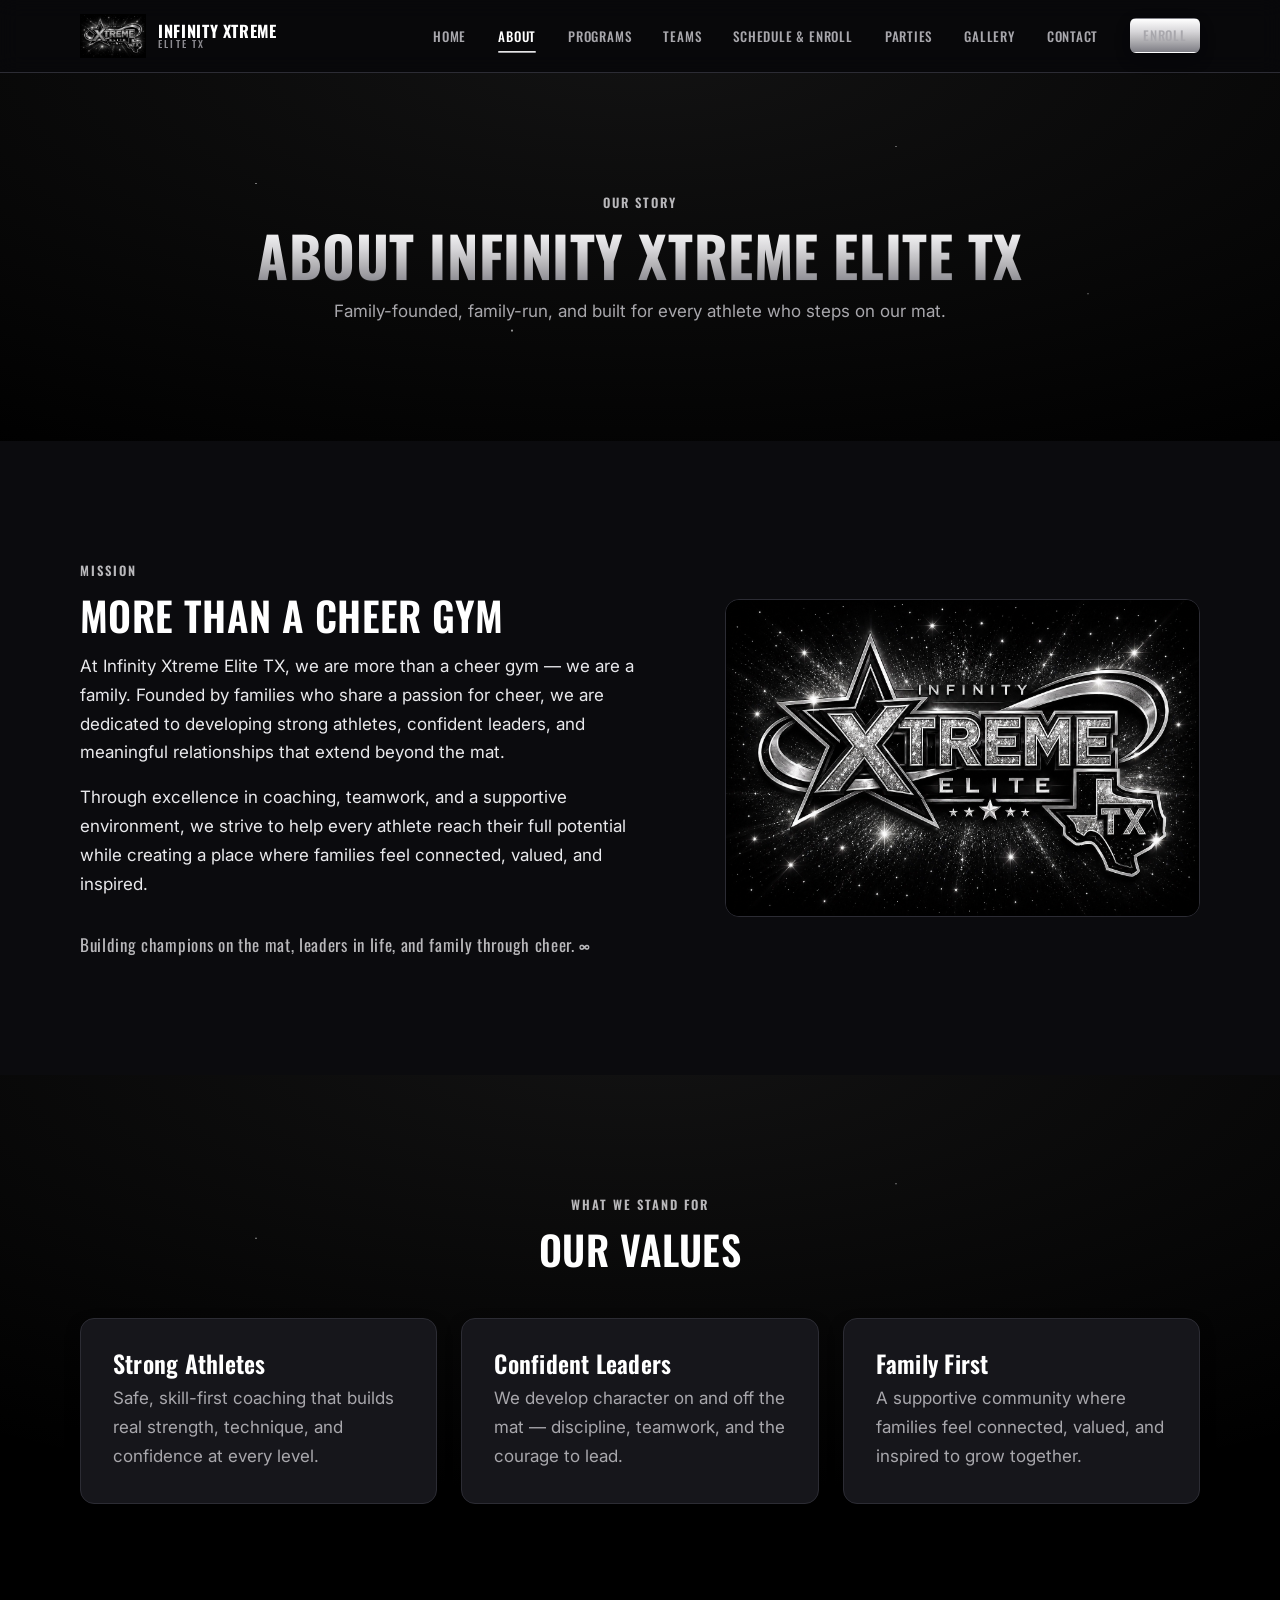
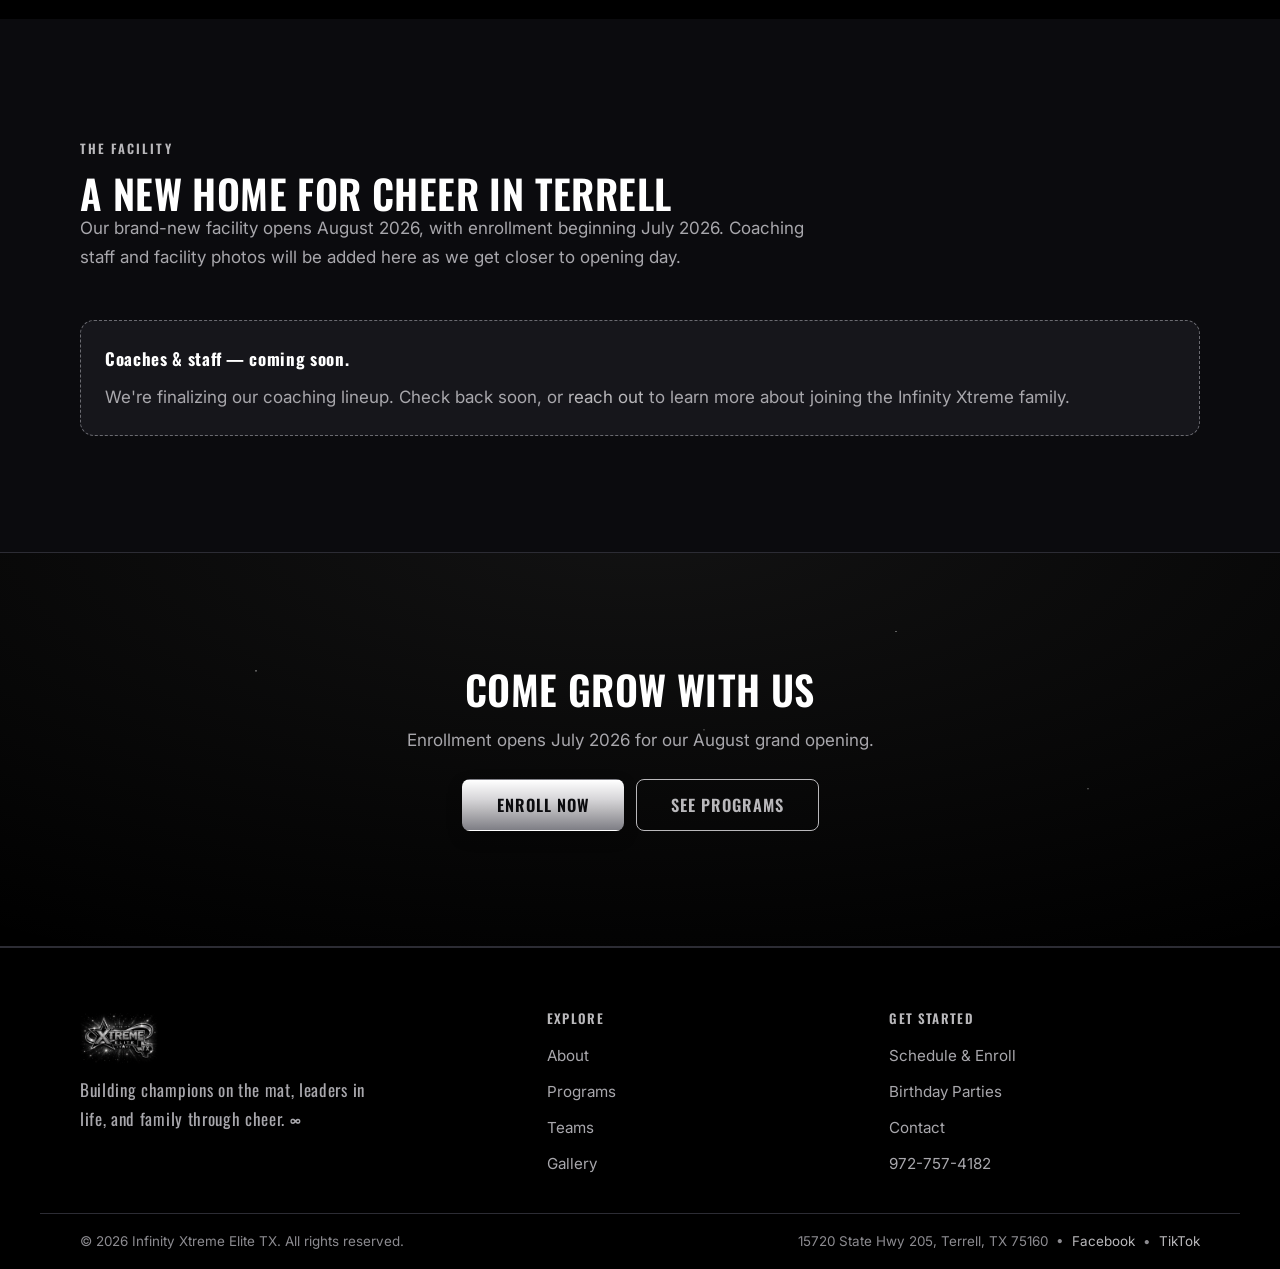
==== about.html @ 6b348271 "Infinity Xtreme Elite TX — live site for GitHub Pages" ====
<!DOCTYPE html>
<html lang="en">
<head>
  <meta charset="UTF-8" />
  <meta name="viewport" content="width=device-width, initial-scale=1" />
  <title>About | Infinity Xtreme Elite TX</title>
  <meta name="description" content="Family-founded and family-run, Infinity Xtreme Elite TX develops strong athletes and confident leaders in Terrell, TX." />
  <link rel="preconnect" href="https://fonts.googleapis.com" />
  <link rel="preconnect" href="https://fonts.gstatic.com" crossorigin />
  <link href="https://fonts.googleapis.com/css2?family=Oswald:wght@400;500;600;700&family=Inter:wght@400;500;600&display=swap" rel="stylesheet" />
  <link rel="stylesheet" href="assets/css/styles.css?v=20260717" />
  <link rel="icon" href="assets/logos/gym-main-logo.png" />
</head>
<body data-page="about">
  <header class="site-header">
    <div class="container nav">
      <a class="brand" href="index.html" aria-label="Infinity Xtreme Elite TX home">
        <img src="assets/logos/gym-main-logo.png" alt="Infinity Xtreme Elite TX logo" />
        <span class="brand-name">Infinity Xtreme<span>Elite TX</span></span>
      </a>
      <button class="nav-toggle" aria-label="Menu" aria-controls="nav-links" aria-expanded="false"><span></span><span></span><span></span></button>
      <nav class="nav-links" id="nav-links" aria-label="Primary">
        <a href="index.html" data-nav="home">Home</a>
        <a href="about.html" data-nav="about">About</a>
        <a href="programs.html" data-nav="programs">Programs</a>
        <a href="teams.html" data-nav="teams">Teams</a>
        <a href="schedule.html" data-nav="schedule">Schedule &amp; Enroll</a>
        <a href="parties.html" data-nav="parties">Parties</a>
        <a href="gallery.html" data-nav="gallery">Gallery</a>
        <a href="contact.html" data-nav="contact">Contact</a>
        <span class="nav-cta"><a class="btn btn--primary" href="schedule.html">Enroll</a></span>
      </nav>
    </div>
  </header>

  <main>
    <section class="page-banner starfield">
      <div class="container">
        <span class="eyebrow">Our Story</span>
        <h1 class="chrome-text">About Infinity Xtreme Elite TX</h1>
        <p>Family-founded, family-run, and built for every athlete who steps on our mat.</p>
      </div>
    </section>

    <section class="section">
      <div class="container split">
        <div>
          <span class="eyebrow">Mission</span>
          <h2>More than a cheer gym</h2>
          <p class="mt-4">At Infinity Xtreme Elite TX, we are more than a cheer gym — we are a family. Founded by families who share a passion for cheer, we are dedicated to developing strong athletes, confident leaders, and meaningful relationships that extend beyond the mat.</p>
          <p class="mt-4">Through excellence in coaching, teamwork, and a supportive environment, we strive to help every athlete reach their full potential while creating a place where families feel connected, valued, and inspired.</p>
          <p class="tagline mt-6">Building champions on the mat, leaders in life, and family through cheer. &#8734;</p>
        </div>
        <div class="split-media">
          <img src="assets/logos/gym-main-logo.png" alt="Infinity Xtreme Elite TX crest" />
        </div>
      </div>
    </section>

    <section class="section starfield">
      <div class="container">
        <div class="section-head center">
          <span class="eyebrow">What We Stand For</span>
          <h2>Our values</h2>
        </div>
        <div class="grid grid-3">
          <article class="card"><h3>Strong Athletes</h3><p>Safe, skill-first coaching that builds real strength, technique, and confidence at every level.</p></article>
          <article class="card"><h3>Confident Leaders</h3><p>We develop character on and off the mat — discipline, teamwork, and the courage to lead.</p></article>
          <article class="card"><h3>Family First</h3><p>A supportive community where families feel connected, valued, and inspired to grow together.</p></article>
        </div>
      </div>
    </section>

    <section class="section">
      <div class="container">
        <div class="section-head">
          <span class="eyebrow">The Facility</span>
          <h2>A new home for cheer in Terrell</h2>
          <p class="muted">Our brand-new facility opens August 2026, with enrollment beginning July 2026. Coaching staff and facility photos will be added here as we get closer to opening day.</p>
        </div>
        <div class="notice">
          <strong>Coaches &amp; staff — coming soon.</strong>
          <p class="muted mt-2">We're finalizing our coaching lineup. Check back soon, or <a href="contact.html">reach out</a> to learn more about joining the Infinity Xtreme family.</p>
        </div>
      </div>
    </section>

    <section class="section cta-band starfield">
      <div class="container">
        <h2>Come grow with us</h2>
        <p class="muted mt-4">Enrollment opens July 2026 for our August grand opening.</p>
        <div class="btn-row"><a class="btn btn--primary btn--lg" href="schedule.html">Enroll Now</a><a class="btn btn--secondary btn--lg" href="programs.html">See Programs</a></div>
      </div>
    </section>
  </main>

  <footer class="site-footer">
    <div class="container footer-grid">
      <div class="footer-brand">
        <img src="assets/logos/gym-main-logo.png" alt="Infinity Xtreme Elite TX logo" />
        <p class="tagline">Building champions on the mat, leaders in life, and family through cheer. &#8734;</p>
      </div>
      <div class="footer-col"><h4>Explore</h4><a href="about.html">About</a><a href="programs.html">Programs</a><a href="teams.html">Teams</a><a href="gallery.html">Gallery</a></div>
      <div class="footer-col"><h4>Get Started</h4><a href="schedule.html">Schedule &amp; Enroll</a><a href="parties.html">Birthday Parties</a><a href="contact.html">Contact</a><a href="tel:+19727574182">972-757-4182</a></div>
    </div>
    <div class="container footer-bottom">
      <p>&copy; <span id="year">2026</span> Infinity Xtreme Elite TX. All rights reserved.</p>
      <p>15720 State Hwy 205, Terrell, TX 75160 &nbsp;•&nbsp; <a href="https://www.facebook.com/p/Infinity-Xtreme-Elite-TX-61590727559258" target="_blank" rel="noopener">Facebook</a> &nbsp;&#8226;&nbsp; <a href="https://www.tiktok.com/@ixtx26" target="_blank" rel="noopener">TikTok</a></p>
    </div>
  </footer>

  <script src="assets/js/main.js?v=20260717"></script>
</body>
</html>
---- assets/css/styles.css ----
/* =====================================================================
   Infinity Xtreme Elite TX — global stylesheet
   All design tokens come from BRAND-KIT.md (derived from assets/logos/).
   Edit tokens here; do not hard-code colors in page HTML.
   ===================================================================== */

/* ---------- Design tokens ---------- */
:root {
  /* Core neutrals (gym mark: black + chrome silver) */
  --black: #000000;
  --ink: #0B0B0E;
  --panel: #16161B;
  --panel-2: #1F1F26;
  --line: #2C2C34;
  --silver: #B9B8BB;
  --silver-dim: #8C8B90;
  --chrome-hi: #FFFFFF;
  --text: #E9E9EC;
  --text-dim: #A8A7AC;

  /* Chrome / foil gradient (brushed-metal lettering) */
  --grad-chrome: linear-gradient(180deg, #FFFFFF 0%, #D7D6D9 38%, #B9B8BB 60%, #7E7E85 100%);

  /* Team accents (Teams page only) */
  --stardust: #EA2191;  --stardust-deep: #6F073A;
  --legacy:   #19CF82;  --legacy-deep:   #005B2C;
  --reckless: #AA41E7;  --reckless-deep: #390667;
  --savage:   #B9B8BB;  --savage-deep:   #000000;

  /* Per-page accent (defaults to house silver; team pages override) */
  --accent: var(--silver);
  --accent-deep: #3a3a42;

  /* Typography */
  --font-display: "Oswald", "Arial Narrow", system-ui, sans-serif;
  --font-body: "Inter", system-ui, -apple-system, "Segoe UI", Roboto, Helvetica, Arial, sans-serif;

  /* Spacing scale (8px base) */
  --sp-1: 4px;  --sp-2: 8px;  --sp-3: 12px; --sp-4: 16px; --sp-5: 24px;
  --sp-6: 32px; --sp-7: 48px; --sp-8: 64px; --sp-9: 96px; --sp-10: 128px;

  /* Shape */
  --r-card: 14px;
  --r-btn: 8px;
  --container: 1200px;
  --gutter: clamp(16px, 5vw, 40px);
  --section-y: clamp(56px, 9vw, 128px);

  --shadow: 0 18px 50px -12px rgba(0,0,0,.75);
  --shadow-sm: 0 6px 20px -8px rgba(0,0,0,.7);
  --ring: 0 0 0 2px rgba(185,184,187,.35);
}

/* ---------- Reset ---------- */
*, *::before, *::after { box-sizing: border-box; }
* { margin: 0; }
html { -webkit-text-size-adjust: 100%; scroll-behavior: smooth; }
body {
  font-family: var(--font-body);
  color: var(--text);
  background: var(--ink);
  line-height: 1.7;
  font-size: 1.0625rem;
  -webkit-font-smoothing: antialiased;
  text-rendering: optimizeLegibility;
  overflow-x: hidden;
}
img { max-width: 100%; display: block; height: auto; }
a { color: var(--silver); text-decoration: none; transition: color .18s ease; }
a:hover { color: var(--chrome-hi); }
ul { list-style: none; padding: 0; }

@media (prefers-reduced-motion: reduce) {
  * { animation: none !important; transition: none !important; scroll-behavior: auto !important; }
}

/* ---------- Typography helpers ---------- */
h1, h2, h3, h4 { font-family: var(--font-display); font-weight: 600; line-height: 1.05; letter-spacing: .01em; color: var(--chrome-hi); }
.h-display { font-weight: 700; font-size: clamp(2.75rem, 7vw, 6rem); text-transform: uppercase; letter-spacing: -0.01em; line-height: .98; }
h1, .h1 { font-weight: 700; font-size: clamp(2.25rem, 5vw, 3.5rem); text-transform: uppercase; }
h2, .h2 { font-size: clamp(1.75rem, 3.5vw, 2.5rem); text-transform: uppercase; }
h3, .h3 { font-size: clamp(1.25rem, 2vw, 1.5rem); }
p { color: var(--text); }
.lead { font-size: clamp(1.1rem, 1.6vw, 1.3rem); color: var(--text); }
.muted { color: var(--text-dim); }
.small { font-size: .9rem; color: var(--text-dim); }

.eyebrow {
  font-family: var(--font-display);
  font-weight: 600; font-size: .8rem; text-transform: uppercase;
  letter-spacing: .16em; color: var(--accent);
  display: inline-block; margin-bottom: var(--sp-3);
}
.chrome-text {
  background: var(--grad-chrome);
  -webkit-background-clip: text; background-clip: text;
  color: transparent;
  -webkit-text-fill-color: transparent;
  text-shadow: 0 1px 0 rgba(255,255,255,.05);
}

/* ---------- Layout ---------- */
.container { width: 100%; max-width: var(--container); margin-inline: auto; padding-inline: var(--gutter); }
.section { padding-block: var(--section-y); }
.section--tight { padding-block: clamp(40px, 6vw, 72px); }
.section-head { max-width: 760px; margin-bottom: var(--sp-7); }
.section-head.center { margin-inline: auto; text-align: center; }
.grid { display: grid; gap: var(--sp-5); }
.grid-2 { grid-template-columns: repeat(2, 1fr); }
.grid-3 { grid-template-columns: repeat(3, 1fr); }
.grid-4 { grid-template-columns: repeat(4, 1fr); }
@media (max-width: 900px) { .grid-3, .grid-4 { grid-template-columns: repeat(2, 1fr); } }
@media (max-width: 620px) { .grid-2, .grid-3, .grid-4 { grid-template-columns: 1fr; } }

.divider { height: 1px; background: var(--line); border: 0; }

/* ---------- Star-field backdrop ---------- */
.starfield {
  position: relative;
  background-color: var(--black);
  background-image:
    radial-gradient(1px 1px at 20% 30%, rgba(255,255,255,.9), transparent),
    radial-gradient(1px 1px at 70% 20%, rgba(255,255,255,.7), transparent),
    radial-gradient(1.5px 1.5px at 40% 70%, rgba(255,255,255,.85), transparent),
    radial-gradient(1px 1px at 85% 60%, rgba(255,255,255,.6), transparent),
    radial-gradient(1px 1px at 55% 45%, rgba(255,255,255,.5), transparent),
    radial-gradient(1200px 500px at 50% -10%, rgba(185,184,187,.10), transparent);
}

/* ---------- Buttons ---------- */
.btn {
  --btn-fg: #0B0B0E;
  display: inline-flex; align-items: center; justify-content: center; gap: var(--sp-2);
  font-family: var(--font-display); font-weight: 600; text-transform: uppercase;
  letter-spacing: .06em; font-size: .95rem; line-height: 1;
  padding: 14px 26px; border-radius: var(--r-btn);
  border: 1px solid transparent; cursor: pointer;
  transition: transform .16s ease, box-shadow .2s ease, background .2s ease, color .2s ease, border-color .2s ease;
  will-change: transform;
}
.btn:focus-visible { outline: none; box-shadow: var(--ring); }
.btn--primary { background: var(--grad-chrome); color: var(--btn-fg); box-shadow: var(--shadow-sm); }
.btn--primary:hover { color: #000; transform: translateY(-2px); box-shadow: 0 14px 30px -10px rgba(255,255,255,.25); }
.btn--secondary { background: transparent; color: var(--silver); border-color: var(--silver); }
.btn--secondary:hover { color: var(--chrome-hi); border-color: var(--chrome-hi); transform: translateY(-2px); }
.btn--accent { background: var(--accent); color: #0B0B0E; }
.btn--accent:hover { transform: translateY(-2px); filter: brightness(1.08); }
.btn--lg { padding: 17px 34px; font-size: 1.02rem; }
.btn-row { display: flex; flex-wrap: wrap; gap: var(--sp-3); }

/* ---------- Header / nav ---------- */
.site-header {
  position: sticky; top: 0; z-index: 50;
  background: rgba(8,8,10,.82);
  backdrop-filter: saturate(140%) blur(10px);
  border-bottom: 1px solid var(--line);
}
.nav { display: flex; align-items: center; justify-content: space-between; gap: var(--sp-5); min-height: 72px; }
.brand { display: flex; align-items: center; gap: var(--sp-3); flex-shrink: 0; }
.brand img { height: 44px; width: auto; }
.brand-name { font-family: var(--font-display); font-weight: 700; text-transform: uppercase; letter-spacing: .04em; font-size: 1.02rem; color: var(--chrome-hi); line-height: 1; }
.brand-name span { display: block; font-size: .62rem; letter-spacing: .22em; color: var(--silver-dim); font-weight: 500; }
.nav-links { display: flex; align-items: center; gap: var(--sp-2); }
.nav-links a {
  font-family: var(--font-display); font-weight: 500; text-transform: uppercase;
  letter-spacing: .06em; font-size: .82rem; color: var(--text-dim);
  padding: 10px 12px; border-radius: 6px; position: relative;
}
.nav-links a:hover { color: var(--chrome-hi); }
.nav-links a.active { color: var(--chrome-hi); }
.nav-links a.active::after { content: ""; position: absolute; left: 12px; right: 12px; bottom: 4px; height: 2px; background: var(--grad-chrome); border-radius: 2px; }
.nav-cta { margin-left: var(--sp-3); }
.nav-toggle { display: none; background: none; border: 1px solid var(--line); border-radius: 8px; padding: 8px 10px; cursor: pointer; }
.nav-toggle span { display: block; width: 22px; height: 2px; background: var(--silver); margin: 4px 0; transition: .2s; }

@media (max-width: 940px) {
  .nav-toggle { display: block; }
  .nav-links {
    position: fixed; inset: 72px 0 auto 0; flex-direction: column; align-items: stretch;
    gap: 0; background: var(--ink); border-bottom: 1px solid var(--line);
    padding: var(--sp-3) var(--gutter) var(--sp-5); transform: translateY(-120%);
    transition: transform .25s ease; box-shadow: var(--shadow);
  }
  .nav-links.open { transform: translateY(0); }
  .nav-links a { padding: 14px 8px; font-size: .95rem; border-bottom: 1px solid var(--line); }
  .nav-links a.active::after { display: none; }
  .nav-cta { margin: var(--sp-3) 0 0; }
  .nav-cta .btn { width: 100%; }
}

/* ---------- Hero ---------- */
.hero { position: relative; overflow: hidden; }
.hero .container { position: relative; z-index: 2; padding-block: clamp(72px, 12vw, 168px); }
.hero-inner { max-width: 820px; }
.hero .lead { margin-top: var(--sp-4); max-width: 620px; color: var(--text); }
.hero .btn-row { margin-top: var(--sp-6); }
.hero-meta { margin-top: var(--sp-6); display: flex; flex-wrap: wrap; gap: var(--sp-5); color: var(--silver-dim); font-family: var(--font-display); text-transform: uppercase; letter-spacing: .1em; font-size: .78rem; }
.hero-meta strong { color: var(--silver); font-weight: 600; }

/* ---------- Cards ---------- */
.card {
  background: var(--panel); border: 1px solid var(--line); border-radius: var(--r-card);
  padding: var(--sp-6); box-shadow: var(--shadow-sm);
  transition: transform .2s ease, border-color .2s ease, background .2s ease;
}
.card:hover { transform: translateY(-4px); border-color: color-mix(in srgb, var(--accent) 55%, var(--line)); background: var(--panel-2); }
.card h3 { margin-bottom: var(--sp-2); color: var(--chrome-hi); }
.card p { color: var(--text-dim); }
.card .price { font-family: var(--font-display); font-weight: 700; color: var(--accent); font-size: 1.6rem; margin-top: var(--sp-3); }
.card .price small { font-size: .8rem; color: var(--silver-dim); font-weight: 500; letter-spacing: .04em; }
.card-tag { display: inline-block; font-family: var(--font-display); text-transform: uppercase; letter-spacing: .1em; font-size: .7rem; color: var(--accent); border: 1px solid color-mix(in srgb, var(--accent) 40%, var(--line)); border-radius: 999px; padding: 4px 12px; margin-bottom: var(--sp-3); }
.card--link { cursor: pointer; }

/* Stat strip */
.stats { display: grid; grid-template-columns: repeat(4,1fr); gap: var(--sp-4); }
@media (max-width: 720px){ .stats { grid-template-columns: repeat(2,1fr); } }
.stat { text-align: center; padding: var(--sp-5) var(--sp-3); border: 1px solid var(--line); border-radius: var(--r-card); background: var(--panel); }
.stat b { display: block; font-family: var(--font-display); font-weight: 700; font-size: clamp(1.7rem, 3.5vw, 2.6rem); color: var(--chrome-hi); }
.stat span { font-size: .82rem; text-transform: uppercase; letter-spacing: .12em; color: var(--silver-dim); font-family: var(--font-display); }

/* Feature split */
.split { display: grid; grid-template-columns: 1.1fr .9fr; gap: clamp(24px,5vw,72px); align-items: center; }
@media (max-width: 860px){ .split { grid-template-columns: 1fr; } }
.split.reverse .split-media { order: -1; }
.split-media { border-radius: var(--r-card); overflow: hidden; border: 1px solid var(--line); background: var(--black); }

/* ---------- Page banner (interior hero) ---------- */
.page-banner { text-align: center; }
.page-banner .container { padding-block: clamp(56px, 9vw, 120px); position: relative; z-index: 2; }
.page-banner p { max-width: 620px; margin: var(--sp-3) auto 0; color: var(--text-dim); }

/* ---------- Team cards ---------- */
.team-card { position: relative; border-radius: var(--r-card); overflow: hidden; border: 1px solid var(--line); background: var(--black); box-shadow: var(--shadow-sm); transition: transform .2s ease, border-color .2s ease; }
.team-card:hover { transform: translateY(-4px); border-color: var(--team, var(--silver)); }
.team-card .team-logo { padding: var(--sp-5); background:
  radial-gradient(120% 120% at 50% 0%, color-mix(in srgb, var(--team,#333) 22%, #000) 0%, #000 70%); }
.team-card .team-logo img { margin-inline: auto; max-height: 190px; width: auto; }
.team-card .team-body { padding: var(--sp-5); border-top: 1px solid var(--line); }
.team-card .team-body h3 { color: var(--chrome-hi); }
.team-card .team-div { font-family: var(--font-display); text-transform: uppercase; letter-spacing: .1em; font-size: .78rem; color: var(--team, var(--silver)); margin-top: 2px; }

/* ---------- Table ---------- */
.table-wrap { overflow-x: auto; border: 1px solid var(--line); border-radius: var(--r-card); }
table.pricing { width: 100%; border-collapse: collapse; min-width: 560px; }
table.pricing th, table.pricing td { text-align: left; padding: 16px 20px; border-bottom: 1px solid var(--line); }
table.pricing thead th { font-family: var(--font-display); text-transform: uppercase; letter-spacing: .08em; font-size: .82rem; color: var(--silver); background: var(--panel); }
table.pricing tbody tr:hover { background: var(--panel); }
table.pricing td.price-col { font-family: var(--font-display); font-weight: 600; color: var(--accent); white-space: nowrap; }

/* ---------- Notice / stub banner ---------- */
.notice { border: 1px dashed color-mix(in srgb, var(--silver) 45%, var(--line)); background: var(--panel); border-radius: var(--r-card); padding: var(--sp-5); }
.notice strong { color: var(--chrome-hi); font-family: var(--font-display); letter-spacing: .04em; }

/* ---------- Gallery ---------- */
.gallery-grid { display: grid; grid-template-columns: repeat(3,1fr); gap: var(--sp-3); }
@media (max-width: 760px){ .gallery-grid { grid-template-columns: repeat(2,1fr); } }
.gallery-item { position: relative; aspect-ratio: 4/3; border-radius: var(--r-card); overflow: hidden; border: 1px solid var(--line); background: var(--black); display: grid; place-items: center; }
.gallery-item img { width: 100%; height: 100%; object-fit: contain; padding: 10%; }
.gallery-item.placeholder { color: var(--silver-dim); font-family: var(--font-display); text-transform: uppercase; letter-spacing: .12em; font-size: .8rem; background:
  repeating-linear-gradient(135deg, #0f0f14 0 12px, #101017 12px 24px); }

/* ---------- Forms ---------- */
.form-grid { display: grid; grid-template-columns: 1fr 1fr; gap: var(--sp-4); }
@media (max-width: 620px){ .form-grid { grid-template-columns: 1fr; } }
.field { display: flex; flex-direction: column; gap: 6px; }
.field.full { grid-column: 1 / -1; }
.field label { font-family: var(--font-display); text-transform: uppercase; letter-spacing: .08em; font-size: .76rem; color: var(--silver); }
.field input, .field textarea, .field select {
  background: var(--ink); border: 1px solid var(--line); border-radius: var(--r-btn);
  color: var(--text); padding: 12px 14px; font: inherit; font-size: 1rem;
  transition: border-color .18s ease, box-shadow .18s ease;
}
.field input:focus, .field textarea:focus, .field select:focus { outline: none; border-color: var(--silver); box-shadow: var(--ring); }
.field textarea { min-height: 130px; resize: vertical; }

/* ---------- Contact info ---------- */
.info-list { display: grid; gap: var(--sp-4); }
.info-list li { display: flex; gap: var(--sp-3); align-items: flex-start; }
.info-list .k { font-family: var(--font-display); text-transform: uppercase; letter-spacing: .08em; font-size: .78rem; color: var(--silver-dim); min-width: 84px; padding-top: 2px; }
.info-list .v { color: var(--text); }
.map-embed { border: 1px solid var(--line); border-radius: var(--r-card); overflow: hidden; }
.map-embed iframe { width: 100%; height: 340px; border: 0; display: block; filter: grayscale(.3) contrast(1.05); }

/* ---------- CTA band ---------- */
.cta-band { text-align: center; border-top: 1px solid var(--line); border-bottom: 1px solid var(--line); }
.cta-band .btn-row { justify-content: center; margin-top: var(--sp-5); }

/* ---------- Footer ---------- */
.site-footer { background: var(--black); border-top: 1px solid var(--line); }
.footer-grid { display: grid; grid-template-columns: 1.4fr 1fr 1fr; gap: var(--sp-6); padding-block: var(--sp-8) var(--sp-6); }
@media (max-width: 780px){ .footer-grid { grid-template-columns: 1fr 1fr; } }
@media (max-width: 480px){ .footer-grid { grid-template-columns: 1fr; } }
.footer-brand img { height: 52px; margin-bottom: var(--sp-3); }
.footer-brand p { color: var(--text-dim); max-width: 34ch; }
.footer-col h4 { font-family: var(--font-display); text-transform: uppercase; letter-spacing: .1em; font-size: .82rem; color: var(--silver); margin-bottom: var(--sp-3); }
.footer-col a { display: block; color: var(--text-dim); padding: 5px 0; font-size: .95rem; }
.footer-col a:hover { color: var(--chrome-hi); }
.footer-bottom { border-top: 1px solid var(--line); padding-block: var(--sp-4); display: flex; flex-wrap: wrap; gap: var(--sp-3); justify-content: space-between; align-items: center; }
.footer-bottom p { color: var(--silver-dim); font-size: .84rem; }
.tagline { font-family: var(--font-display); color: var(--silver); letter-spacing: .04em; }

/* ---------- Utilities ---------- */
.text-center { text-align: center; }
.mt-2 { margin-top: var(--sp-2); } .mt-4 { margin-top: var(--sp-4); } .mt-6 { margin-top: var(--sp-6); }
.stack > * + * { margin-top: var(--sp-4); }
.badge-soft { display:inline-block; font-family: var(--font-display); text-transform: uppercase; letter-spacing:.12em; font-size:.72rem; color: var(--silver); border:1px solid var(--line); border-radius:999px; padding:5px 14px; }
.visually-hidden { position:absolute; width:1px; height:1px; overflow:hidden; clip:rect(0 0 0 0); }

/* ---------- Interest form (posts to Google Form) ---------- */
.checkbox-grid { display: grid; grid-template-columns: repeat(2, 1fr); gap: 10px; margin-top: 6px; }
@media (max-width: 520px){ .checkbox-grid { grid-template-columns: 1fr; } }
.checkbox-item {
  display: flex; align-items: center; gap: 10px;
  background: var(--ink); border: 1px solid var(--line); border-radius: var(--r-btn);
  padding: 11px 13px; cursor: pointer; font-size: .95rem; color: var(--text);
  transition: border-color .15s ease, background .15s ease;
}
.checkbox-item:hover { border-color: var(--silver); }
.checkbox-item.checked { border-color: var(--silver); background: var(--panel-2); }
.checkbox-item input { width: 18px; height: 18px; accent-color: var(--silver); flex: none; }
.field .req { color: var(--silver); }
.form-error { color: #ff8f8f; font-size: .9rem; min-height: 1.1em; }
.form-success {
  border: 1px solid color-mix(in srgb, var(--legacy) 55%, var(--line));
  background: color-mix(in srgb, var(--legacy) 12%, var(--panel));
  border-radius: var(--r-card); padding: var(--sp-6);
}
.form-success h3 { color: var(--chrome-hi); margin-bottom: var(--sp-2); }
.ixtx-sink { display: none; }
.dob-grid { display: grid; grid-template-columns: 1.5fr 1fr 1.1fr; gap: 10px; margin-top: 6px; }
@media (max-width: 400px){ .dob-grid { grid-template-columns: 1fr; } }
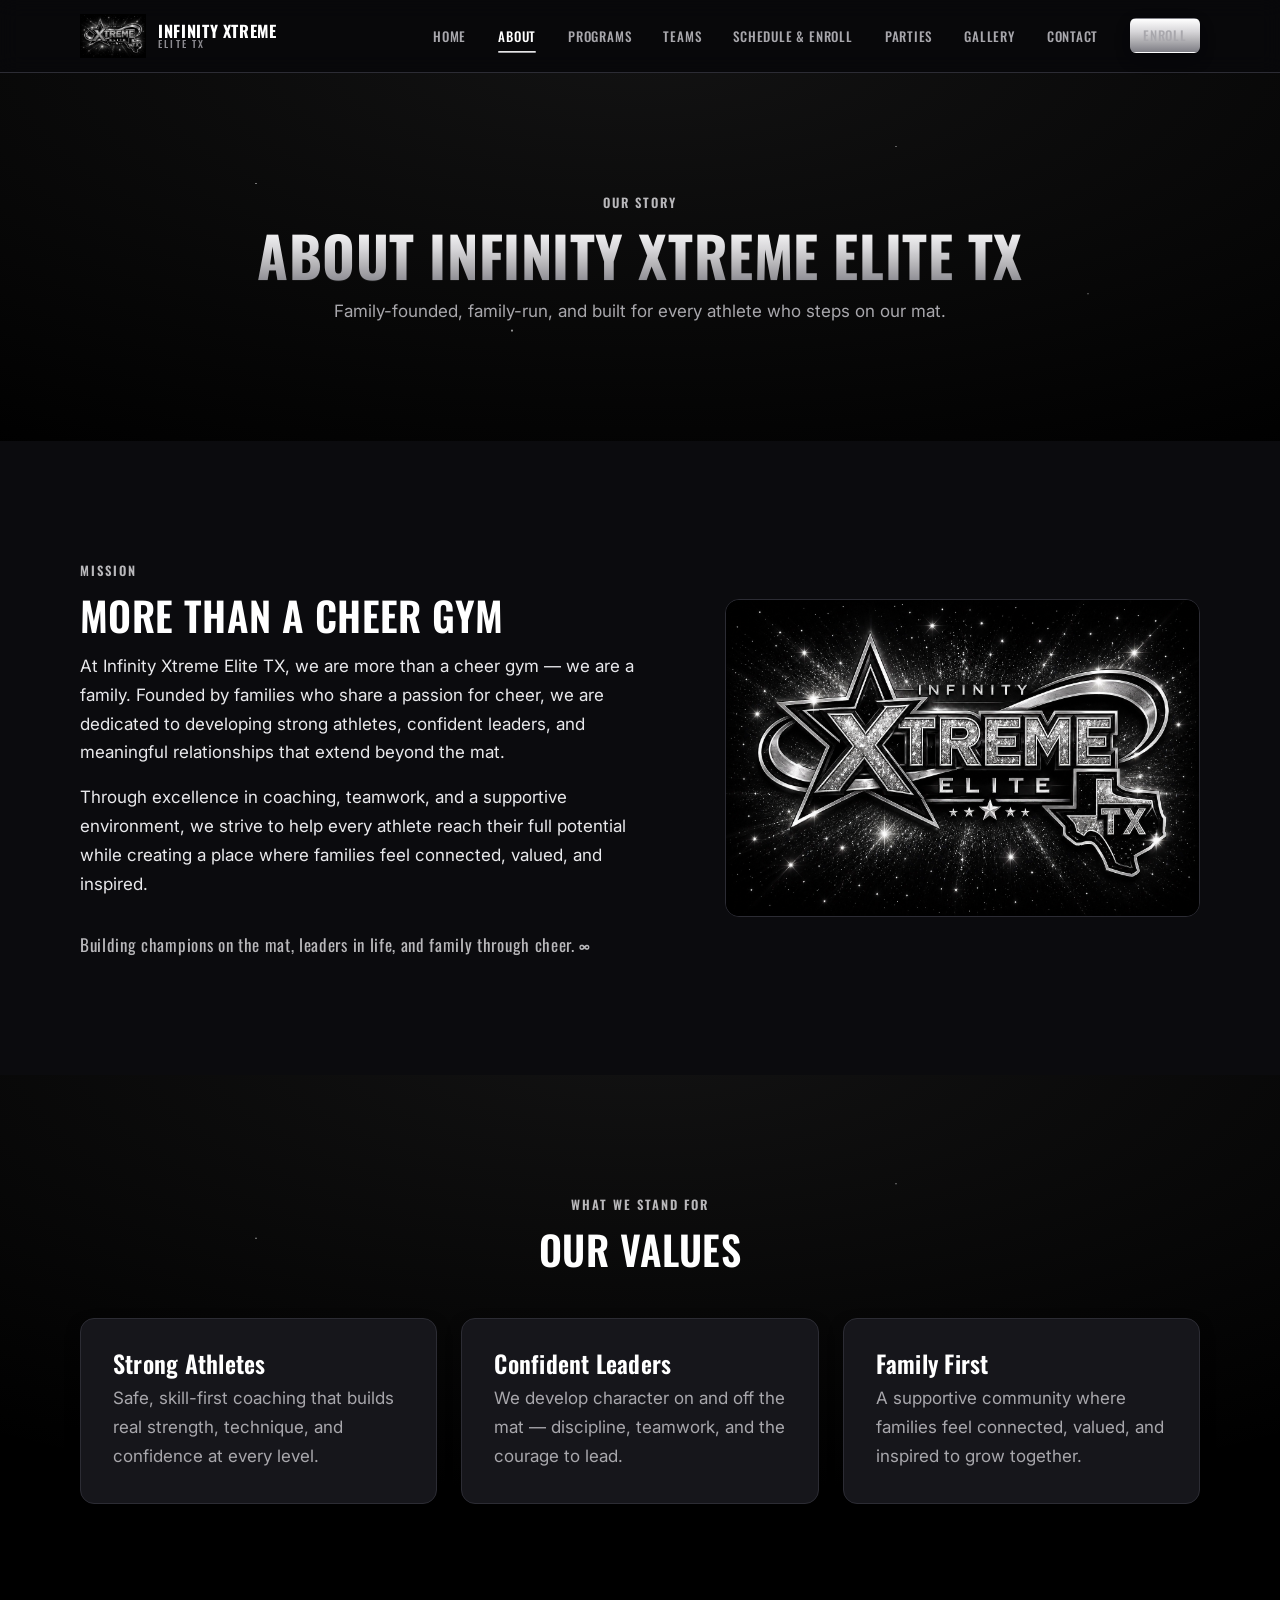
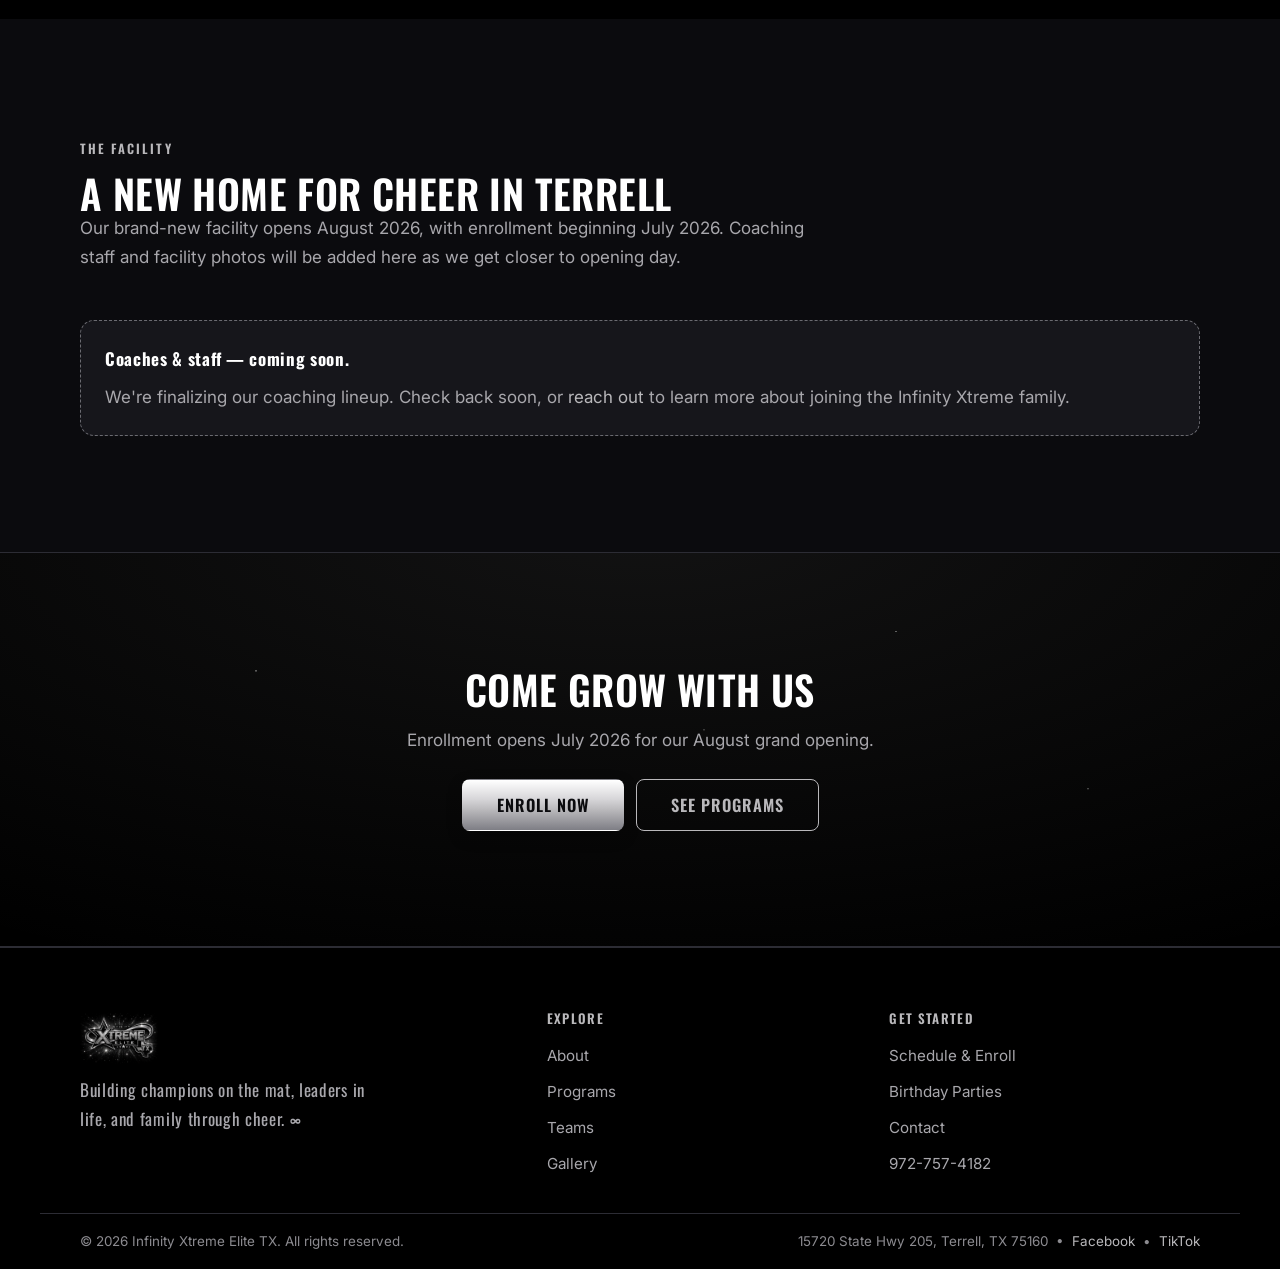
==== commit 26b3f2f7: "Publish: Watch us in action (TikTok) on home + cache bump" ====
--- a/about.html
+++ b/about.html
@@ -8,7 +8,7 @@
   <link rel="preconnect" href="https://fonts.googleapis.com" />
   <link rel="preconnect" href="https://fonts.gstatic.com" crossorigin />
   <link href="https://fonts.googleapis.com/css2?family=Oswald:wght@400;500;600;700&family=Inter:wght@400;500;600&display=swap" rel="stylesheet" />
-  <link rel="stylesheet" href="assets/css/styles.css?v=20260717" />
+  <link rel="stylesheet" href="assets/css/styles.css?v=20260718" />
   <link rel="icon" href="assets/logos/gym-main-logo.png" />
 </head>
 <body data-page="about">
@@ -109,6 +109,6 @@
     </div>
   </footer>
 
-  <script src="assets/js/main.js?v=20260717"></script>
+  <script src="assets/js/main.js?v=20260718"></script>
 </body>
 </html>
--- a/assets/css/styles.css
+++ b/assets/css/styles.css
@@ -329,3 +329,8 @@
 .ixtx-sink { display: none; }
 .dob-grid { display: grid; grid-template-columns: 1.5fr 1fr 1.1fr; gap: 10px; margin-top: 6px; }
 @media (max-width: 400px){ .dob-grid { grid-template-columns: 1fr; } }
+
+/* ---------- Social video embed (TikTok/Facebook) ---------- */
+.video-embed { display: flex; justify-content: center; margin-block: var(--sp-2) var(--sp-5); }
+.video-embed .tiktok-embed { margin: 0 auto !important; border-radius: var(--r-card); overflow: hidden; }
+.video-embed iframe { max-width: 100%; }
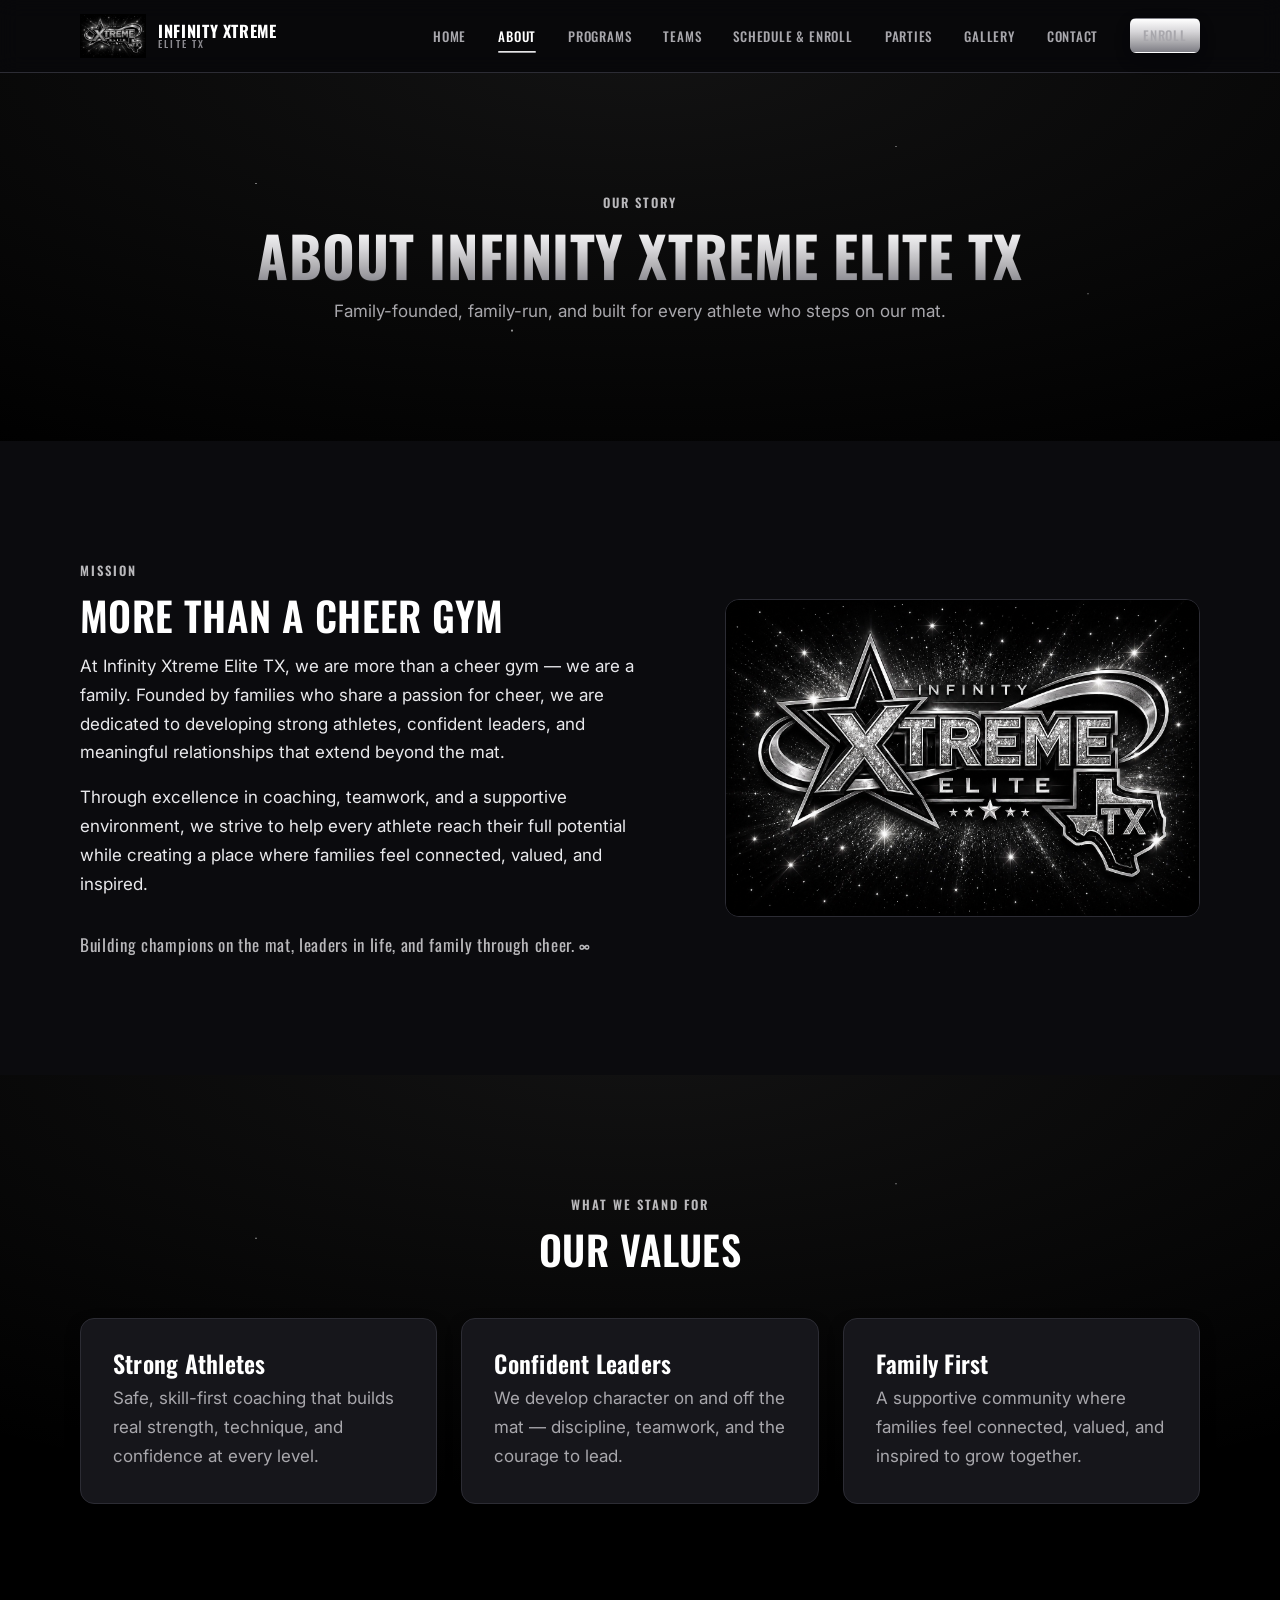
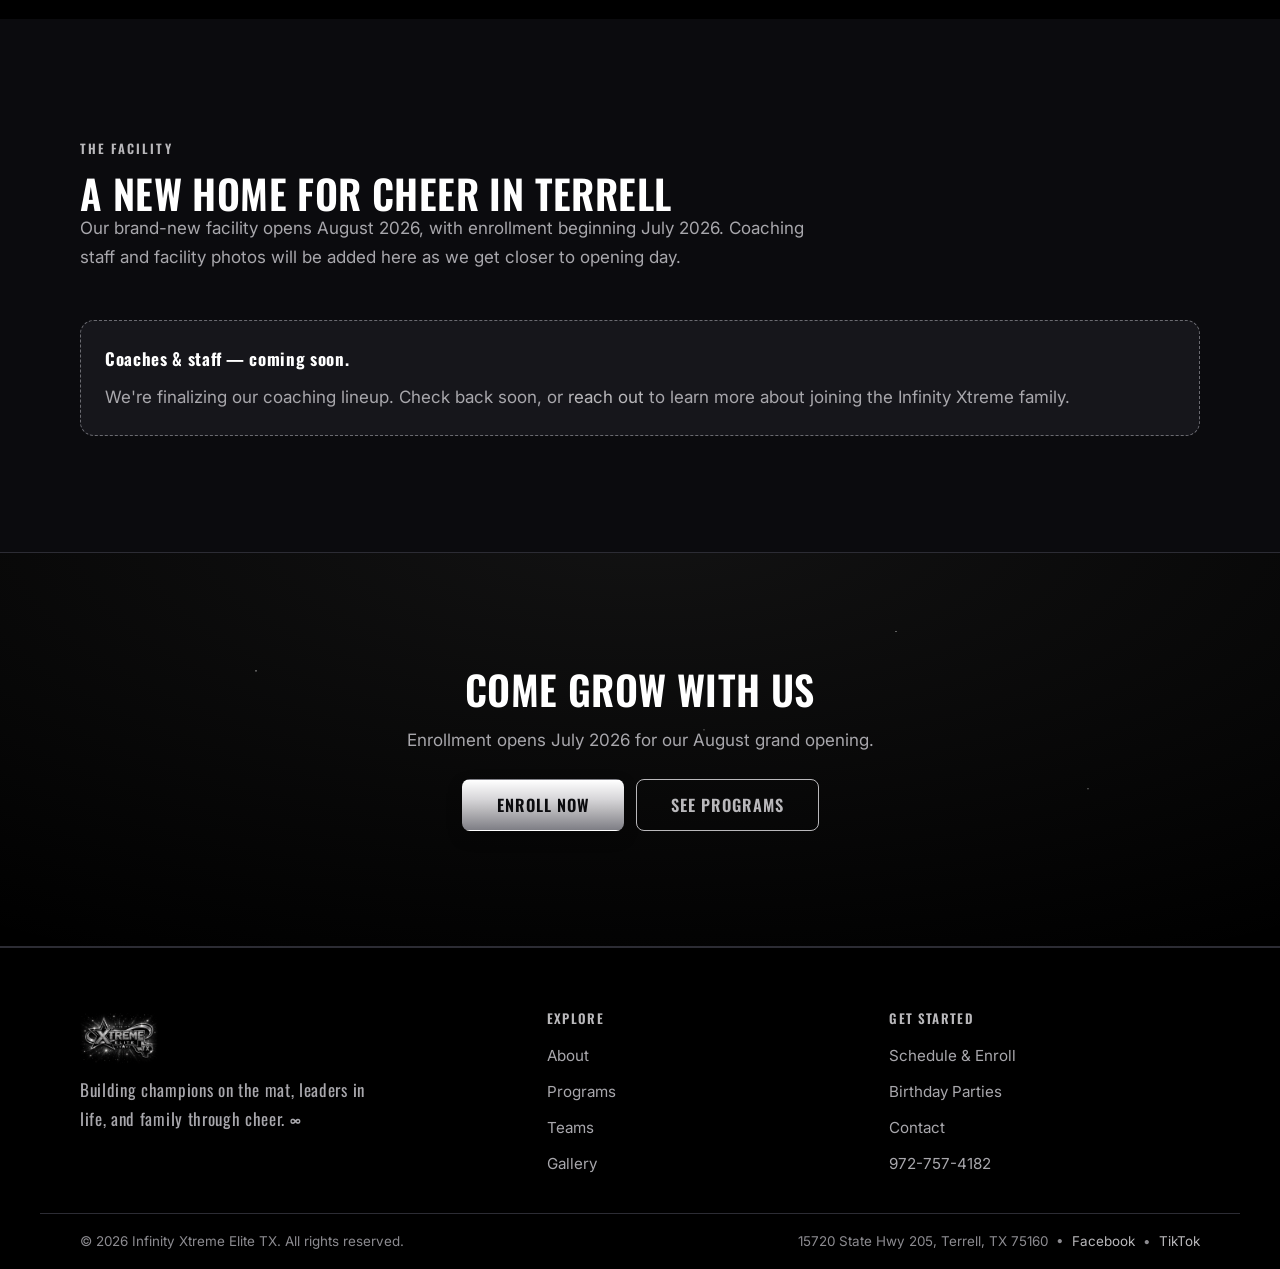
==== commit 17e38e48: "Publish: self-hosted 'Watch us in action' video (replaces TikTok embed)" ====
--- a/about.html
+++ b/about.html
@@ -8,7 +8,7 @@
   <link rel="preconnect" href="https://fonts.googleapis.com" />
   <link rel="preconnect" href="https://fonts.gstatic.com" crossorigin />
   <link href="https://fonts.googleapis.com/css2?family=Oswald:wght@400;500;600;700&family=Inter:wght@400;500;600&display=swap" rel="stylesheet" />
-  <link rel="stylesheet" href="assets/css/styles.css?v=20260718" />
+  <link rel="stylesheet" href="assets/css/styles.css?v=20260719" />
   <link rel="icon" href="assets/logos/gym-main-logo.png" />
 </head>
 <body data-page="about">
@@ -109,6 +109,6 @@
     </div>
   </footer>
 
-  <script src="assets/js/main.js?v=20260718"></script>
+  <script src="assets/js/main.js?v=20260719"></script>
 </body>
 </html>
--- a/assets/css/styles.css
+++ b/assets/css/styles.css
@@ -332,5 +332,8 @@
 
 /* ---------- Social video embed (TikTok/Facebook) ---------- */
 .video-embed { display: flex; justify-content: center; margin-block: var(--sp-2) var(--sp-5); }
-.video-embed .tiktok-embed { margin: 0 auto !important; border-radius: var(--r-card); overflow: hidden; }
-.video-embed iframe { max-width: 100%; }
+.video-embed .promo-video {
+  width: 100%; max-width: 360px; aspect-ratio: 9 / 16; height: auto;
+  display: block; margin: 0 auto; border-radius: var(--r-card);
+  border: 1px solid var(--line); background: #000; box-shadow: var(--shadow);
+}
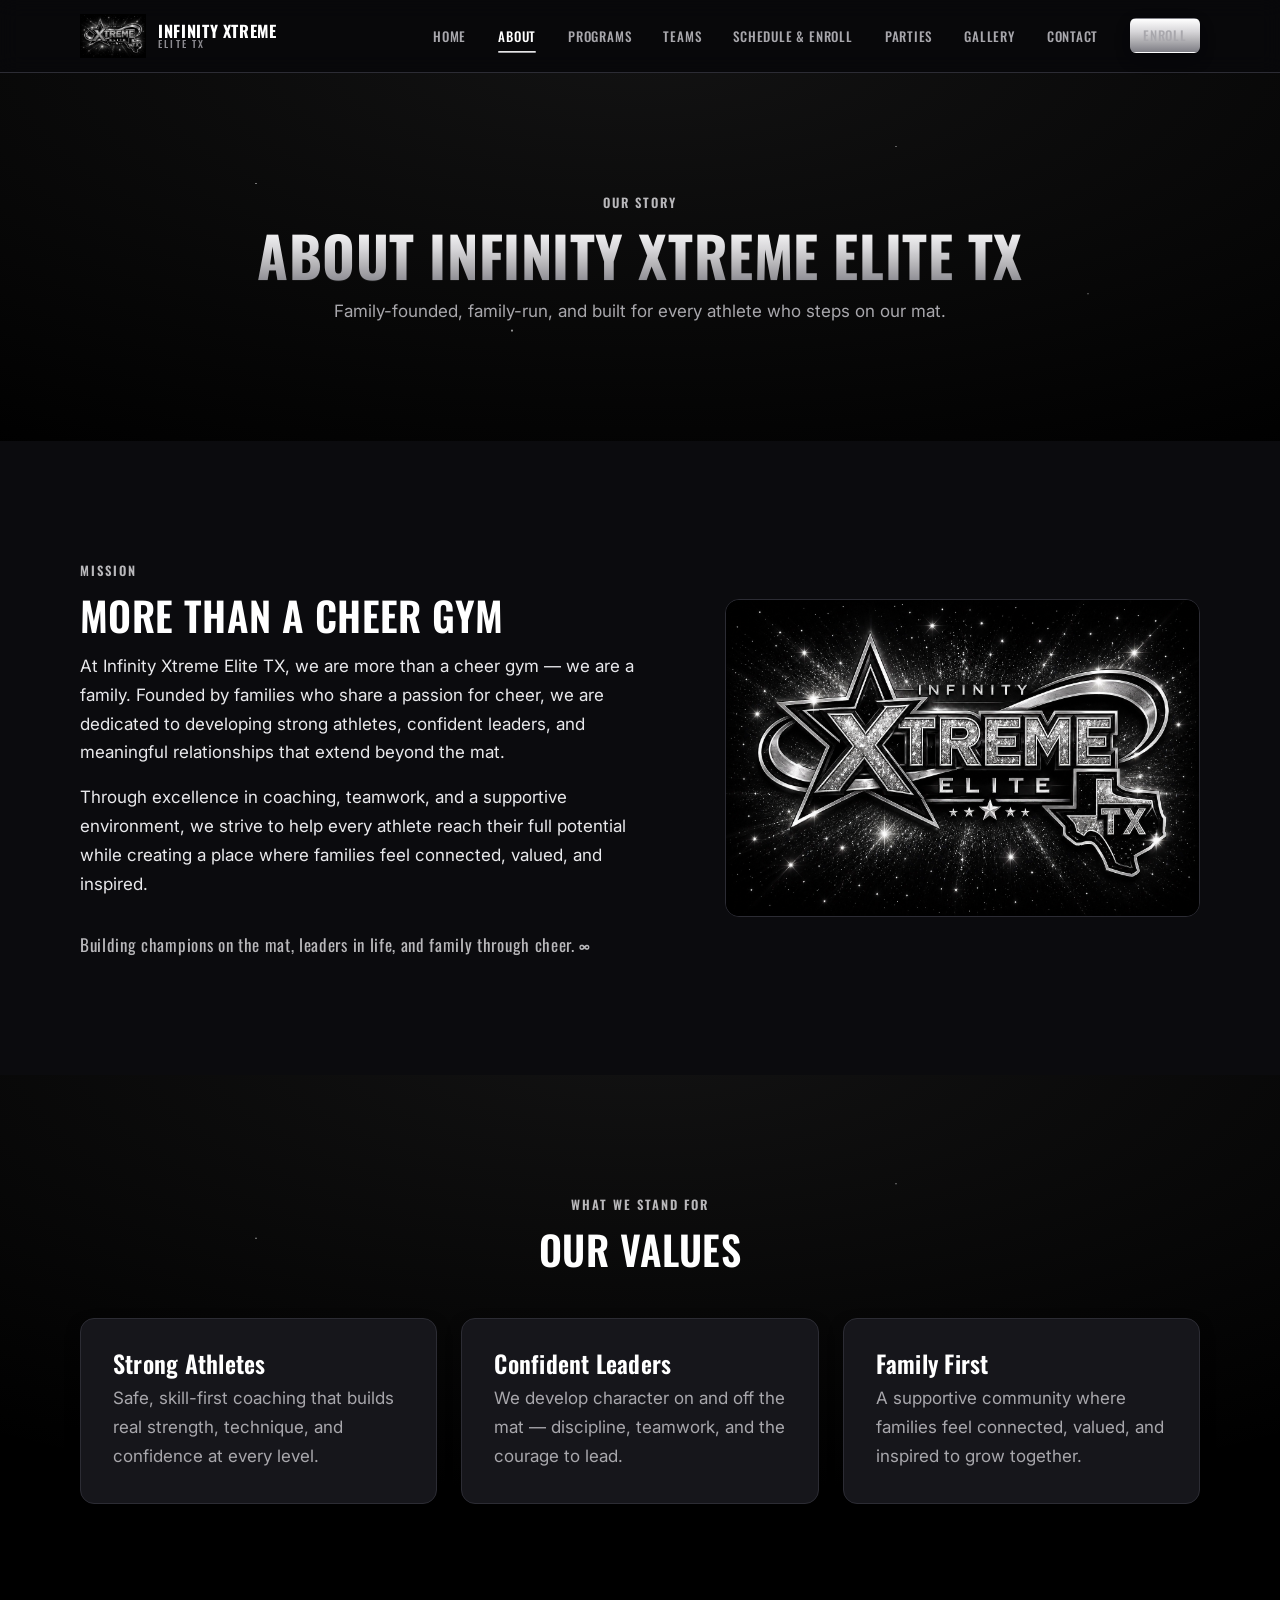
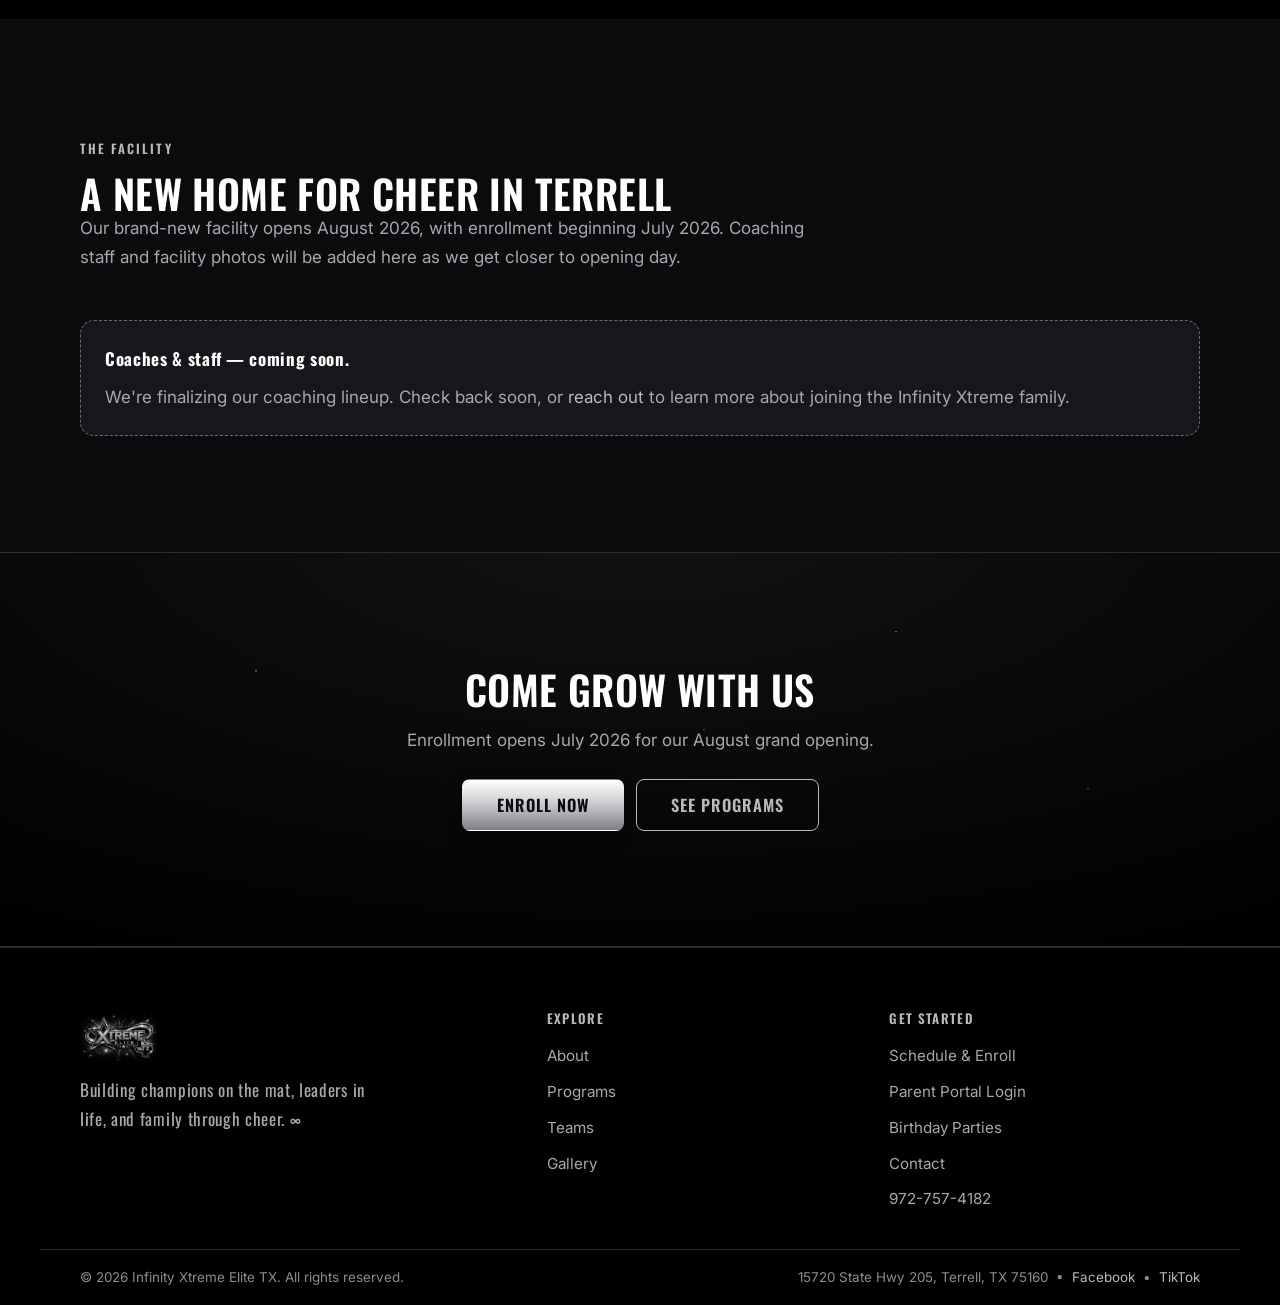
==== commit 5925dcd1: "Publish: Jackrabbit live (Org 558575) - real-time class table, Enroll->registration, Parent Portal l" ====
--- a/about.html
+++ b/about.html
@@ -8,7 +8,7 @@
   <link rel="preconnect" href="https://fonts.googleapis.com" />
   <link rel="preconnect" href="https://fonts.gstatic.com" crossorigin />
   <link href="https://fonts.googleapis.com/css2?family=Oswald:wght@400;500;600;700&family=Inter:wght@400;500;600&display=swap" rel="stylesheet" />
-  <link rel="stylesheet" href="assets/css/styles.css?v=20260719" />
+  <link rel="stylesheet" href="assets/css/styles.css?v=20260723" />
   <link rel="icon" href="assets/logos/gym-main-logo.png" />
 </head>
 <body data-page="about">
@@ -28,7 +28,7 @@
         <a href="parties.html" data-nav="parties">Parties</a>
         <a href="gallery.html" data-nav="gallery">Gallery</a>
         <a href="contact.html" data-nav="contact">Contact</a>
-        <span class="nav-cta"><a class="btn btn--primary" href="schedule.html">Enroll</a></span>
+        <span class="nav-cta"><a class="btn btn--primary" href="https://app.jackrabbitclass.com/regv2.asp?id=558575" target="_blank" rel="noopener">Enroll</a></span>
       </nav>
     </div>
   </header>
@@ -89,7 +89,7 @@
       <div class="container">
         <h2>Come grow with us</h2>
         <p class="muted mt-4">Enrollment opens July 2026 for our August grand opening.</p>
-        <div class="btn-row"><a class="btn btn--primary btn--lg" href="schedule.html">Enroll Now</a><a class="btn btn--secondary btn--lg" href="programs.html">See Programs</a></div>
+        <div class="btn-row"><a class="btn btn--primary btn--lg" href="https://app.jackrabbitclass.com/regv2.asp?id=558575" target="_blank" rel="noopener">Enroll Now</a><a class="btn btn--secondary btn--lg" href="programs.html">See Programs</a></div>
       </div>
     </section>
   </main>
@@ -101,7 +101,7 @@
         <p class="tagline">Building champions on the mat, leaders in life, and family through cheer. &#8734;</p>
       </div>
       <div class="footer-col"><h4>Explore</h4><a href="about.html">About</a><a href="programs.html">Programs</a><a href="teams.html">Teams</a><a href="gallery.html">Gallery</a></div>
-      <div class="footer-col"><h4>Get Started</h4><a href="schedule.html">Schedule &amp; Enroll</a><a href="parties.html">Birthday Parties</a><a href="contact.html">Contact</a><a href="tel:+19727574182">972-757-4182</a></div>
+      <div class="footer-col"><h4>Get Started</h4><a href="schedule.html">Schedule &amp; Enroll</a><a href="https://app.jackrabbitclass.com/portal/ppLogin.asp?id=558575" target="_blank" rel="noopener">Parent Portal Login</a><a href="parties.html">Birthday Parties</a><a href="contact.html">Contact</a><a href="tel:+19727574182">972-757-4182</a></div>
     </div>
     <div class="container footer-bottom">
       <p>&copy; <span id="year">2026</span> Infinity Xtreme Elite TX. All rights reserved.</p>
--- a/assets/css/styles.css
+++ b/assets/css/styles.css
@@ -330,6 +330,14 @@
 .dob-grid { display: grid; grid-template-columns: 1.5fr 1fr 1.1fr; gap: 10px; margin-top: 6px; }
 @media (max-width: 400px){ .dob-grid { grid-template-columns: 1fr; } }
 
+/* ---------- Jackrabbit live class listings ---------- */
+.jr-actions { display: flex; flex-wrap: wrap; gap: var(--sp-3); margin-bottom: var(--sp-5); }
+.btn--sm { padding: 9px 16px; font-size: .82rem; }
+table.pricing td .btn--sm { white-space: nowrap; }
+.jr-cat { display: block; font-family: var(--font-display); text-transform: uppercase; letter-spacing: .1em; font-size: .68rem; color: var(--silver-dim); margin-top: 3px; }
+.jr-open { font-family: var(--font-display); font-weight: 600; color: var(--legacy); white-space: nowrap; }
+.jr-wait { font-family: var(--font-display); color: var(--silver-dim); white-space: nowrap; }
+
 /* ---------- Social video embed (TikTok/Facebook) ---------- */
 .video-embed { display: flex; justify-content: center; margin-block: var(--sp-2) var(--sp-5); }
 .video-embed .promo-video {
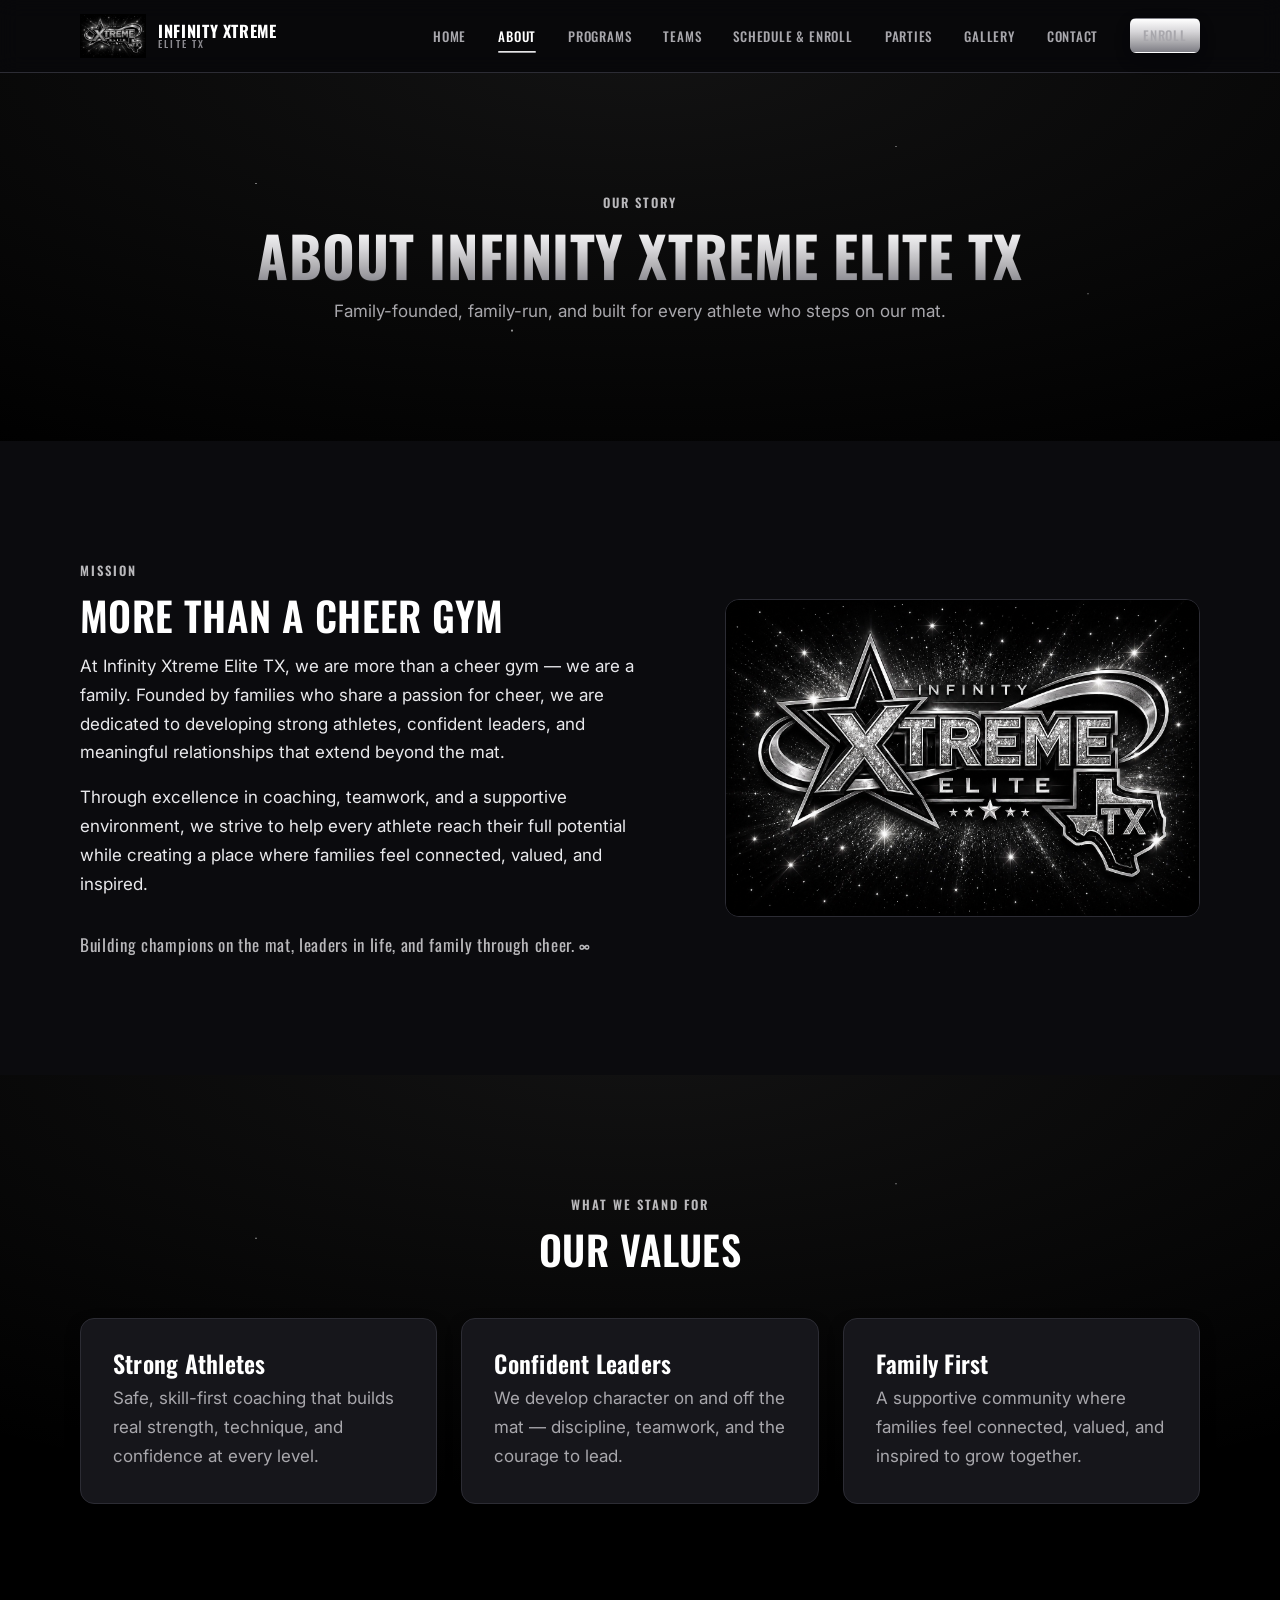
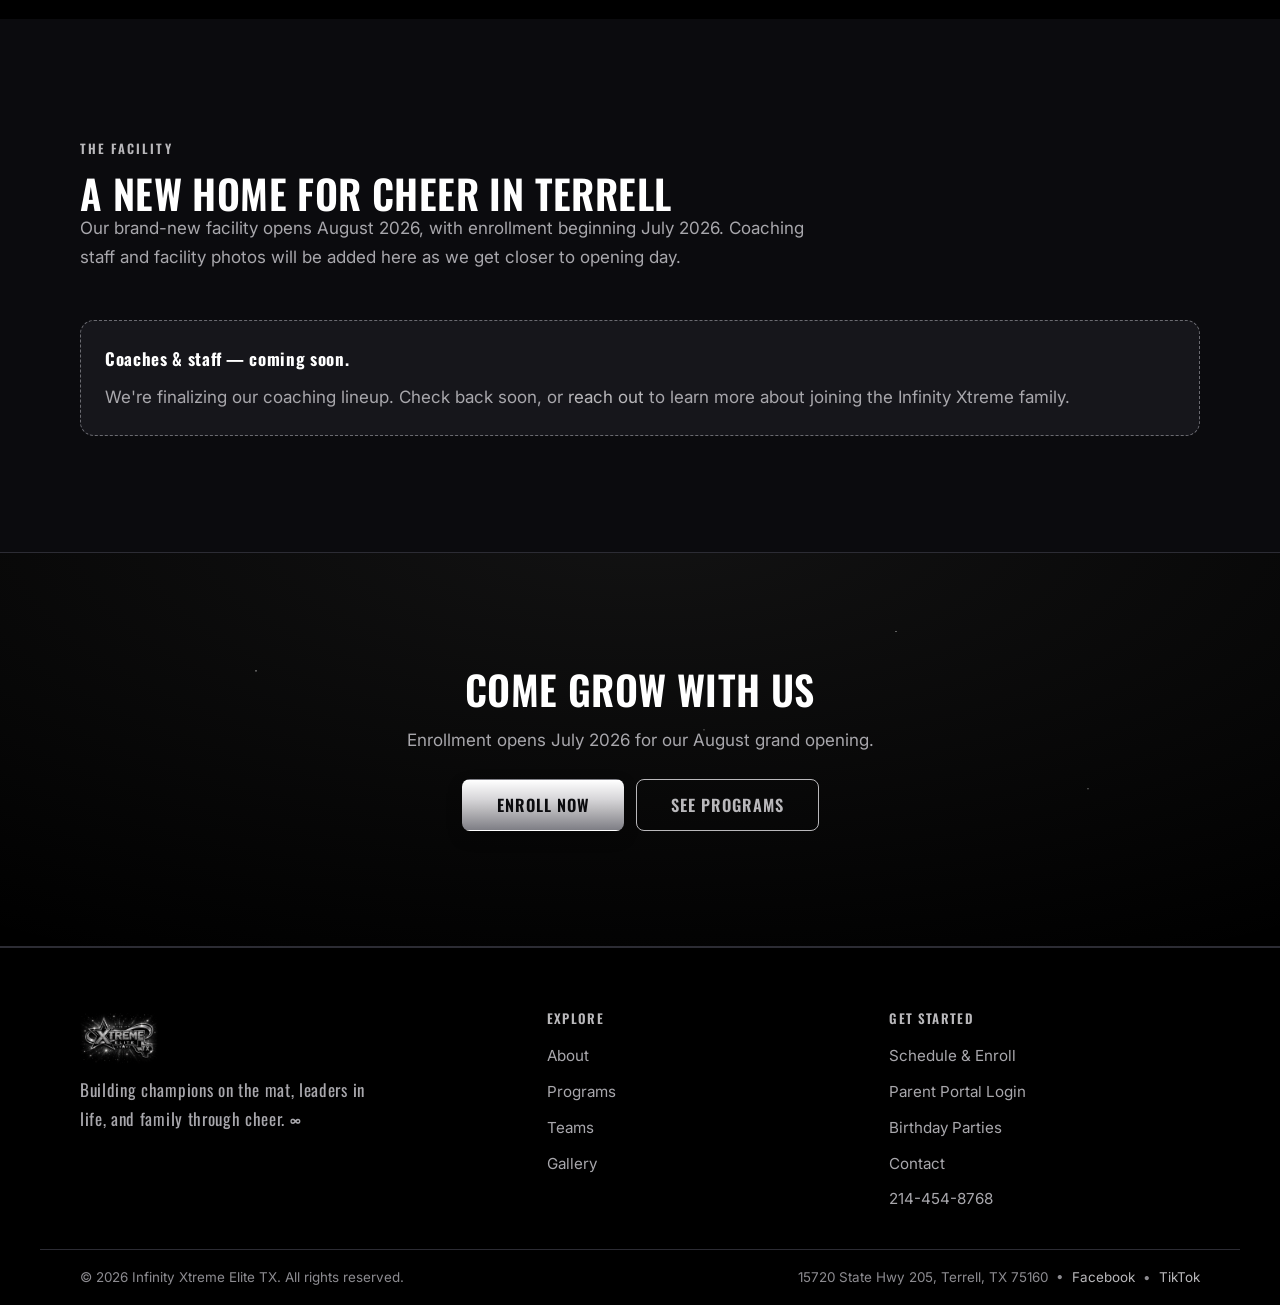
==== commit e4ace8fd: "Update phone number to 214-454-8768" ====
--- a/about.html
+++ b/about.html
@@ -101,7 +101,7 @@
         <p class="tagline">Building champions on the mat, leaders in life, and family through cheer. &#8734;</p>
       </div>
       <div class="footer-col"><h4>Explore</h4><a href="about.html">About</a><a href="programs.html">Programs</a><a href="teams.html">Teams</a><a href="gallery.html">Gallery</a></div>
-      <div class="footer-col"><h4>Get Started</h4><a href="schedule.html">Schedule &amp; Enroll</a><a href="https://app.jackrabbitclass.com/portal/ppLogin.asp?id=558575" target="_blank" rel="noopener">Parent Portal Login</a><a href="parties.html">Birthday Parties</a><a href="contact.html">Contact</a><a href="tel:+19727574182">972-757-4182</a></div>
+      <div class="footer-col"><h4>Get Started</h4><a href="schedule.html">Schedule &amp; Enroll</a><a href="https://app.jackrabbitclass.com/portal/ppLogin.asp?id=558575" target="_blank" rel="noopener">Parent Portal Login</a><a href="parties.html">Birthday Parties</a><a href="contact.html">Contact</a><a href="tel:+12144548768">214-454-8768</a></div>
     </div>
     <div class="container footer-bottom">
       <p>&copy; <span id="year">2026</span> Infinity Xtreme Elite TX. All rights reserved.</p>
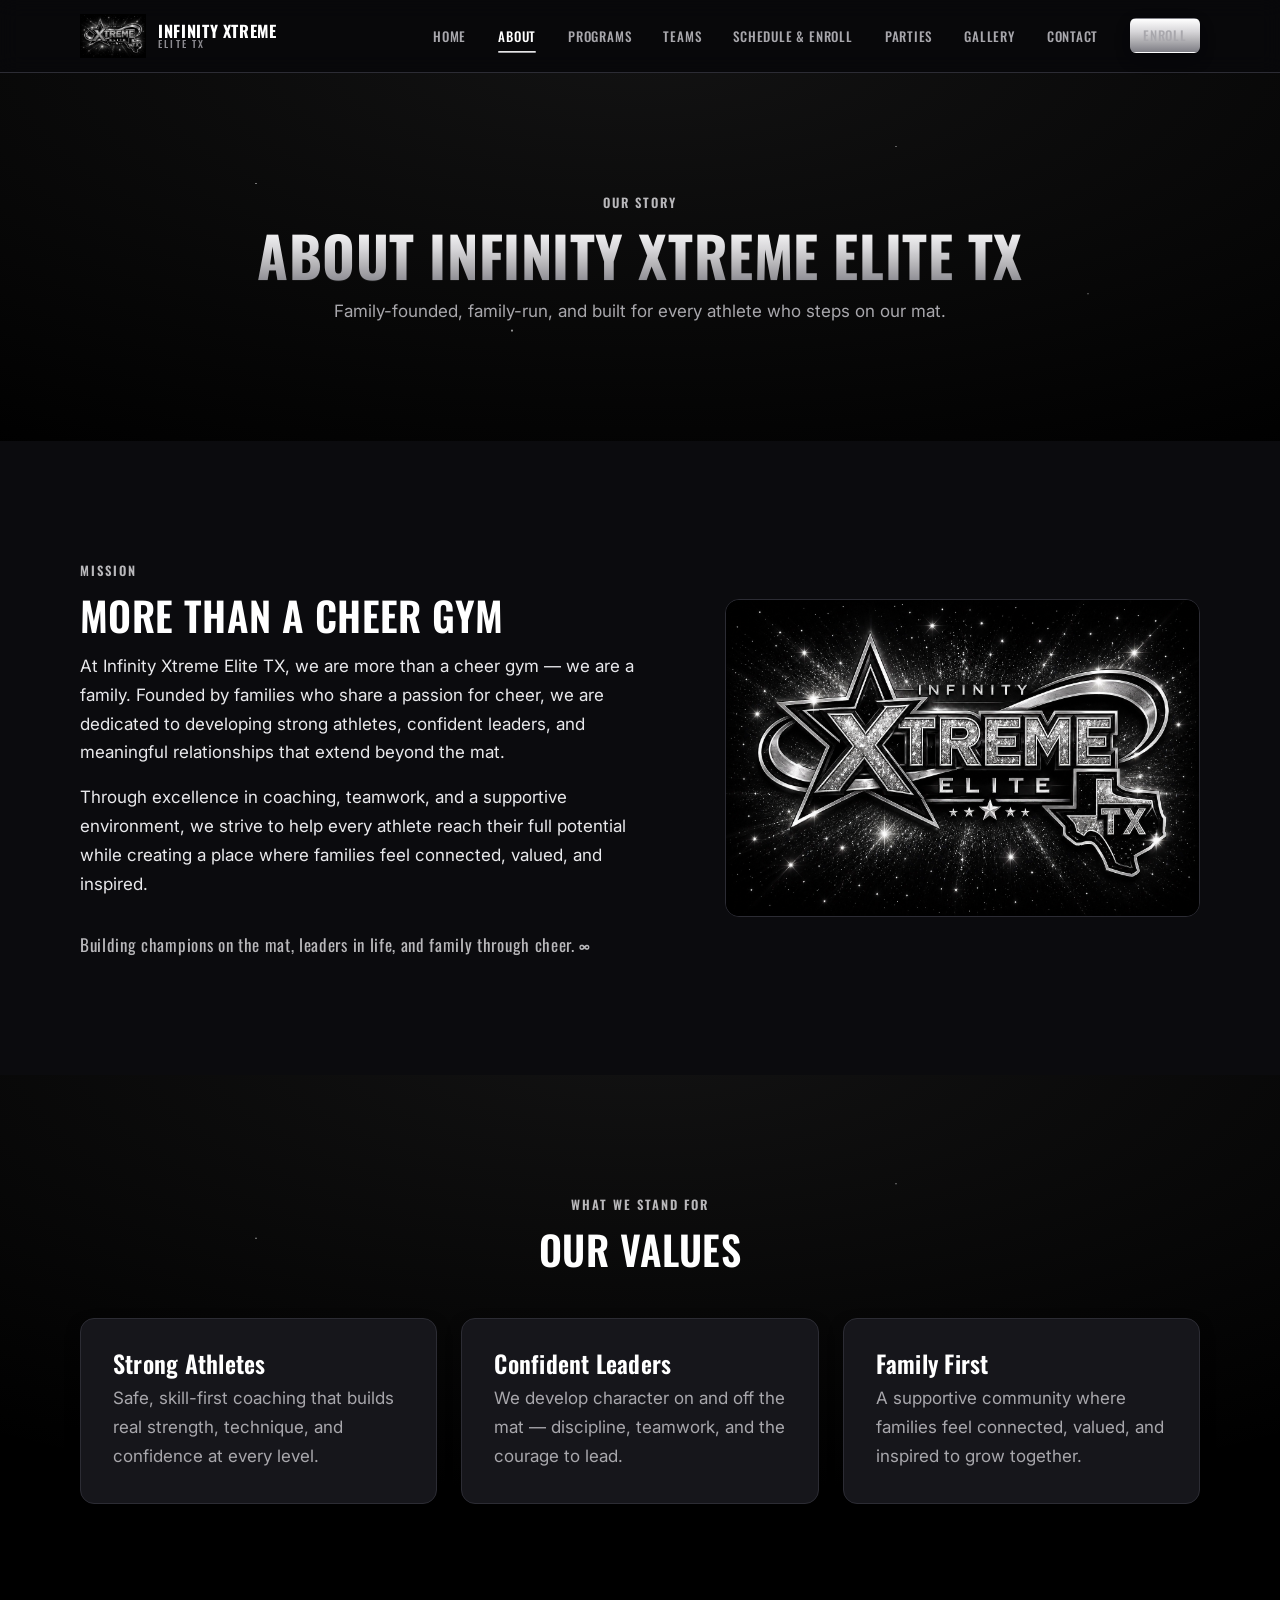
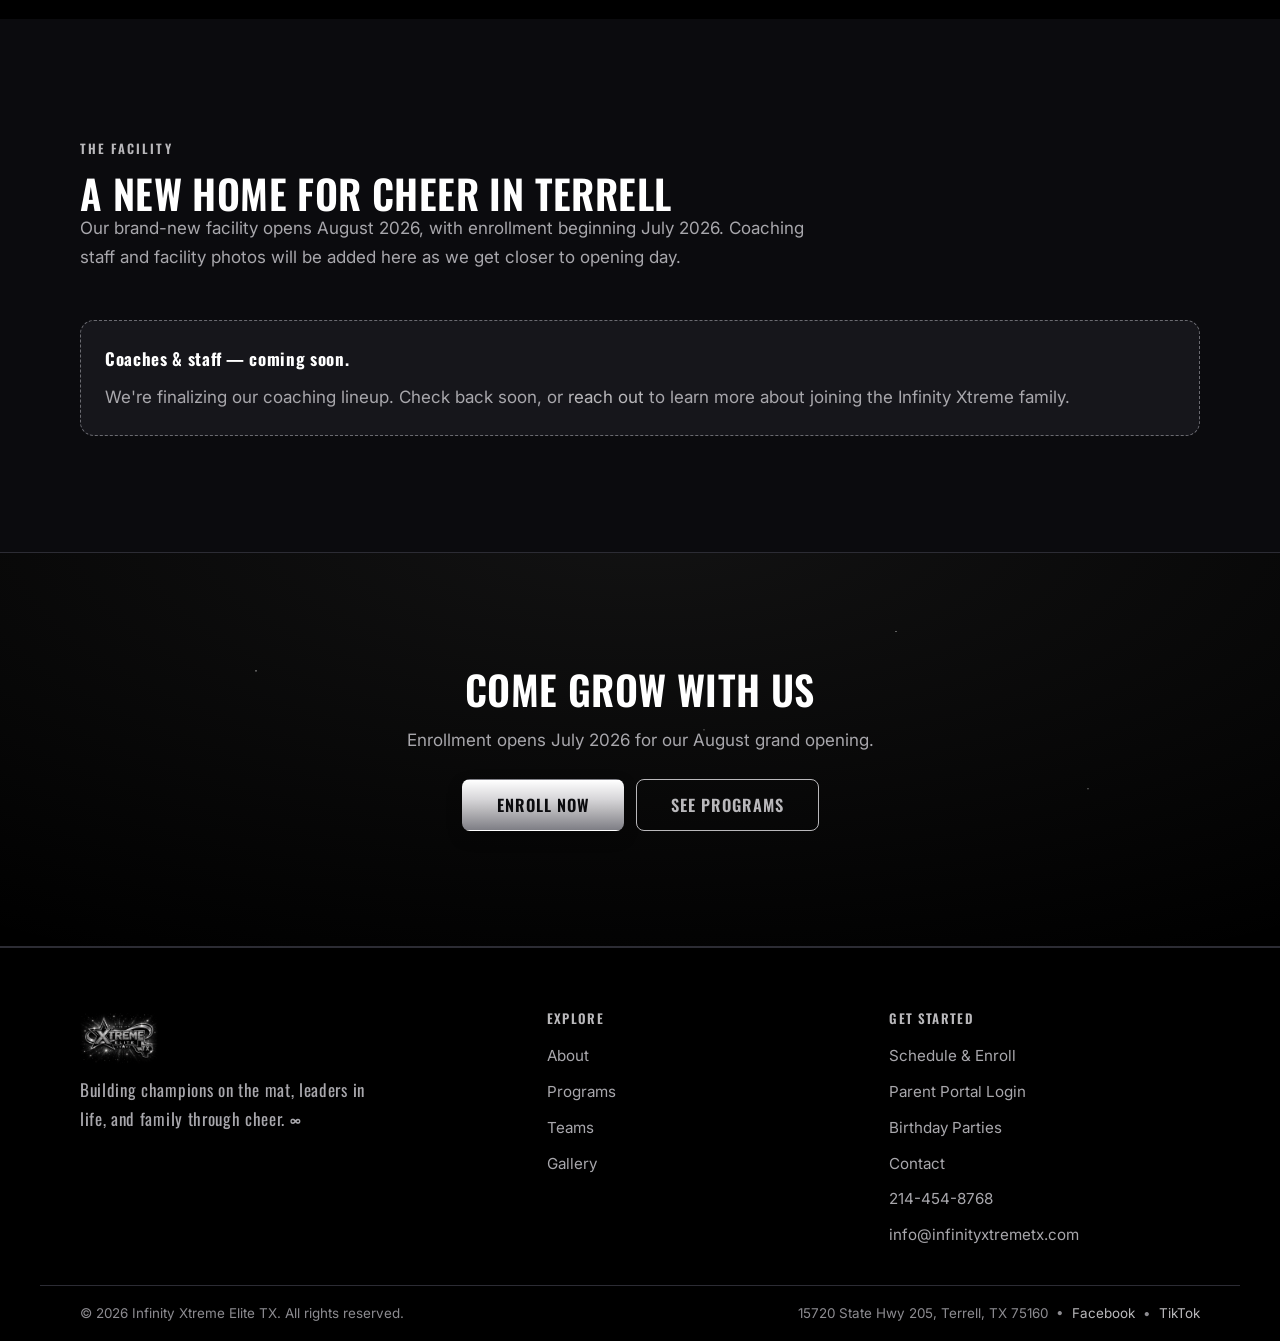
==== commit d84bac6c: "Add info@infinityxtremetx.com email to contact page and footers" ====
--- a/about.html
+++ b/about.html
@@ -101,7 +101,7 @@
         <p class="tagline">Building champions on the mat, leaders in life, and family through cheer. &#8734;</p>
       </div>
       <div class="footer-col"><h4>Explore</h4><a href="about.html">About</a><a href="programs.html">Programs</a><a href="teams.html">Teams</a><a href="gallery.html">Gallery</a></div>
-      <div class="footer-col"><h4>Get Started</h4><a href="schedule.html">Schedule &amp; Enroll</a><a href="https://app.jackrabbitclass.com/portal/ppLogin.asp?id=558575" target="_blank" rel="noopener">Parent Portal Login</a><a href="parties.html">Birthday Parties</a><a href="contact.html">Contact</a><a href="tel:+12144548768">214-454-8768</a></div>
+      <div class="footer-col"><h4>Get Started</h4><a href="schedule.html">Schedule &amp; Enroll</a><a href="https://app.jackrabbitclass.com/portal/ppLogin.asp?id=558575" target="_blank" rel="noopener">Parent Portal Login</a><a href="parties.html">Birthday Parties</a><a href="contact.html">Contact</a><a href="tel:+12144548768">214-454-8768</a><a href="mailto:info@infinityxtremetx.com">info@infinityxtremetx.com</a></div>
     </div>
     <div class="container footer-bottom">
       <p>&copy; <span id="year">2026</span> Infinity Xtreme Elite TX. All rights reserved.</p>
